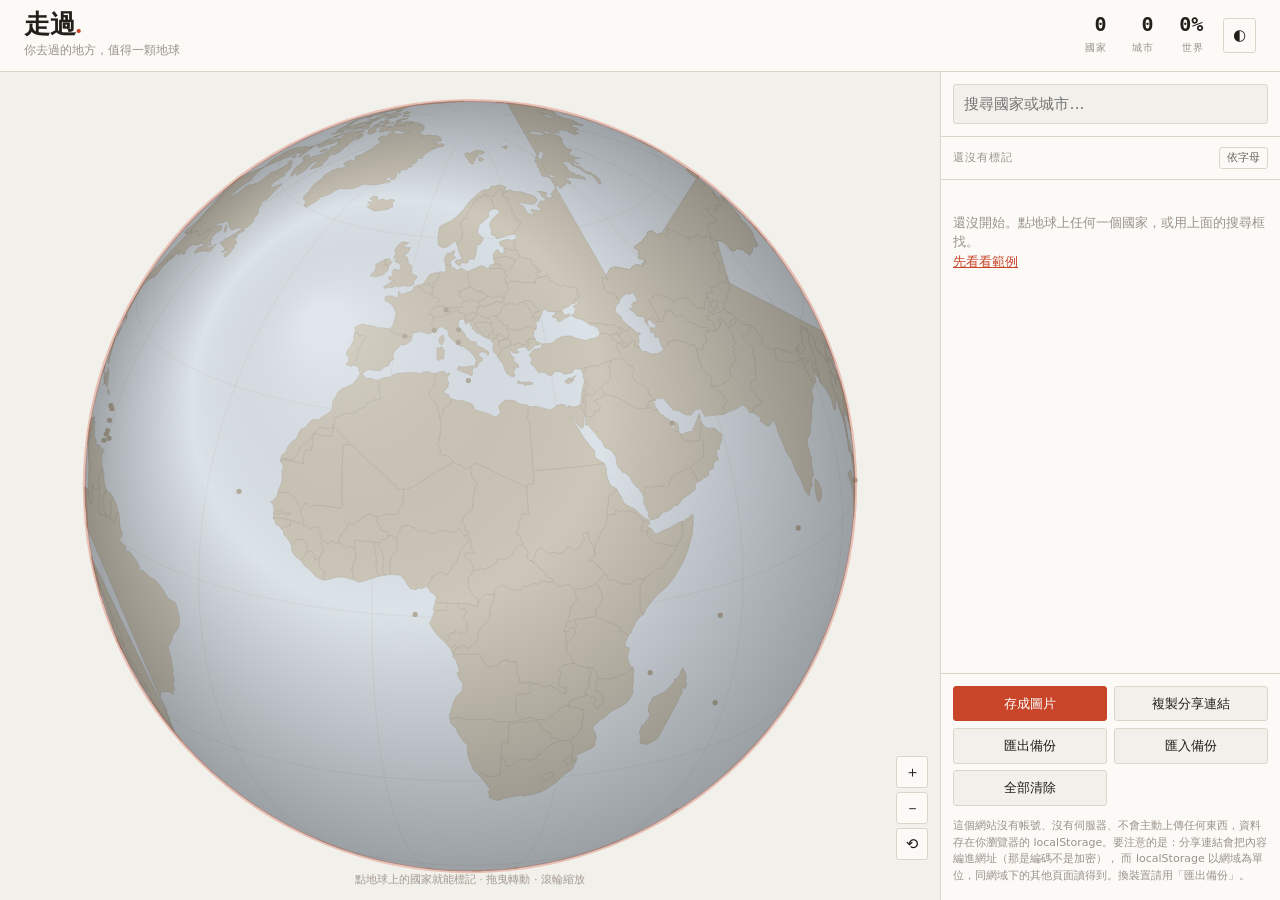
==== docs/index.html @ b1c7f02e "web/ 改名成 docs/：GitHub Pages 只接受根目錄或 /docs" ====
<!doctype html>
<html lang="zh-Hant">
<head>
<meta charset="utf-8">
<meta name="viewport" content="width=device-width,initial-scale=1,viewport-fit=cover">
<title>走過 · 你的世界地圖</title>
<meta name="description" content="填一填去過哪裡，馬上變成一顆可以轉的地球。沒有帳號、不上傳。">
<meta name="theme-color" content="#C8452A">
<link rel="stylesheet" href="app.css">
<link rel="icon" href="data:image/svg+xml,<svg xmlns='http://www.w3.org/2000/svg' viewBox='0 0 100 100'><text y='.9em' font-size='90'>🌏</text></svg>">
</head>
<body>

<header class="top">
  <div class="brand">
    <h1>走過<span class="dot">.</span></h1>
    <p class="tag">你去過的地方，值得一顆地球</p>
  </div>
  <div class="counts">
    <div class="ct"><b id="c-country">0</b><span>國家</span></div>
    <div class="ct"><b id="c-city">0</b><span>城市</span></div>
    <div class="ct"><b id="c-pct">0%</b><span>世界</span></div>
  </div>
  <div class="topbtns">
    <button id="btn-theme" class="ghost" aria-label="切換深淺色">◐</button>
    <button id="btn-menu" class="ghost only-narrow" aria-label="開關側欄">☰</button>
  </div>
</header>

<div id="previewbar" class="previewbar" hidden>
  <span>你正在看別人分享的地球，<b>你自己的紀錄沒有被動到</b>。</span>
  <span class="pv-btns">
    <button id="pv-keep">併進我的紀錄</button>
    <button id="pv-back">回到我的</button>
  </span>
</div>

<main>
  <section class="stage">
    <canvas id="globe" aria-label="地球，點國家就能標記去過"></canvas>
    <div id="tip" class="tip" role="status"></div>
    <div class="zoomer">
      <button id="z-in" aria-label="放大">＋</button>
      <button id="z-out" aria-label="縮小">－</button>
      <button id="z-rst" aria-label="回到原本大小">⟲</button>
    </div>
    <p class="hint" id="hint">點地球上的國家就能標記 · 拖曳轉動 · 滾輪縮放</p>
  </section>

  <aside class="side" id="side">
    <div class="search">
      <input id="q" type="search" placeholder="搜尋國家或城市…" autocomplete="off"
             aria-label="搜尋國家或城市">
      <div id="results" class="results" hidden></div>
    </div>

    <div class="timeline" id="timeline" hidden>
      <div class="tl-head">
        <span>時間軸</span>
        <button id="tl-all" class="mini" aria-pressed="true">全部</button>
      </div>
      <div class="tl-years" id="tl-years"></div>
    </div>

    <div class="listwrap">
      <div class="list-head">
        <span id="list-title">還沒有標記</span>
        <button id="sort" class="mini">依字母</button>
      </div>
      <div id="list" class="list"></div>
      <p id="empty" class="empty">
        還沒開始。點地球上任何一個國家，或用上面的搜尋框找。<br>
        <button id="demo" class="linky">先看看範例</button>
      </p>
    </div>

    <div class="tools">
      <button id="btn-png" class="primary">存成圖片</button>
      <button id="btn-share">複製分享連結</button>
      <button id="btn-export">匯出備份</button>
      <label class="filebtn">匯入備份<input id="btn-import" type="file" accept="application/json" hidden></label>
      <button id="btn-reset" class="danger">全部清除</button>
    </div>

    <p class="privacy">
      這個網站沒有帳號、沒有伺服器、不會主動上傳任何東西，資料存在你瀏覽器的
      localStorage。要注意的是：分享連結會把內容編進網址（那是編碼不是加密），
      而 localStorage 以網域為單位，同網域下的其他頁面讀得到。換裝置請用「匯出備份」。
    </p>
  </aside>
</main>

<div id="editor" class="editor" hidden role="dialog" aria-modal="true" aria-labelledby="ed-name">
  <div class="ed-card">
    <button id="ed-close" class="ed-x" aria-label="關閉">✕</button>
    <h2 id="ed-name">—</h2>
    <p class="ed-sub" id="ed-sub"></p>

    <div class="ed-row">
      <label>去過的年份</label>
      <div id="ed-years" class="chips"></div>
      <div class="yearadd">
        <input id="ed-year-input" type="number" inputmode="numeric" placeholder="2019"
               min="1900" max="2100" aria-label="加入年份">
        <button id="ed-year-add">加入</button>
      </div>
    </div>

    <div class="ed-row">
      <label>去過的城市</label>
      <div id="ed-cities" class="chips"></div>
      <div class="cityadd">
        <input id="ed-city-input" type="search" placeholder="搜尋這個國家的城市…" autocomplete="off"
               aria-label="加入城市">
        <div id="ed-city-results" class="results inline" hidden></div>
      </div>
    </div>

    <div class="ed-foot">
      <button id="ed-remove" class="danger">從清單移除</button>
      <button id="ed-done" class="primary">完成</button>
    </div>
  </div>
</div>

<div id="toast" class="toast" role="status" aria-live="polite"></div>

<script type="module" src="app.js"></script>
</body>
</html>
---- docs/app.css ----
/* 走過 · 樣式
   淺色＝紙質地球儀，深色＝夜晚地球。兩套都用 token 定義，避免只在 media query 裡定色。 */
:root {
  --bg:       #F2F0EA;
  --panel:    #FBFAF7;
  --line:     #DCD6C9;
  --ink:      #221E1A;
  --ink-2:    #6A625A;
  --ink-3:    #9B9289;
  --accent:   #C8452A;
  --accent-2: #A8371F;
  --ok:       #3D7A5A;

  --ocean:    #DBE2E8;
  --g-land:   #CDC7B9;
  --g-edge:   #B4AD9D;
  --g-on:     #C8452A;
  --g-hot:    #E0603F;
  --g-glow:   rgba(200,69,42,.28);

  --f-title: 'Iowan Old Style', 'Palatino Linotype', Palatino, Georgia, 'Songti TC', serif;
  --f-ui:    'Avenir Next', 'PingFang TC', 'Helvetica Neue', system-ui, sans-serif;
  --f-mono:  ui-monospace, 'SF Mono', Menlo, Consolas, monospace;

  --r: 3px;
  --sh: 0 6px 24px rgba(34,30,26,.12);
}
@media (prefers-color-scheme: dark) {
  :root:not([data-theme="light"]) {
    --bg: #0B0F13; --panel: #141A20; --line: #262F37;
    --ink: #E6E2DA; --ink-2: #9AA2A9; --ink-3: #6B747C;
    --accent: #E8664A; --accent-2: #F0805F; --ok: #5BA57E;
    --ocean: #0A1015; --g-land: #2A343D; --g-edge: #3D4952;
    --g-on: #E8664A; --g-hot: #FF8163; --g-glow: rgba(232,102,74,.32);
    --sh: 0 6px 24px rgba(0,0,0,.5);
  }
}
:root[data-theme="dark"] {
  --bg: #0B0F13; --panel: #141A20; --line: #262F37;
  --ink: #E6E2DA; --ink-2: #9AA2A9; --ink-3: #6B747C;
  --accent: #E8664A; --accent-2: #F0805F; --ok: #5BA57E;
  --ocean: #0A1015; --g-land: #2A343D; --g-edge: #3D4952;
  --g-on: #E8664A; --g-hot: #FF8163; --g-glow: rgba(232,102,74,.32);
  --sh: 0 6px 24px rgba(0,0,0,.5);
}

* { box-sizing: border-box; }
html, body { height: 100%; }
body {
  margin: 0; background: var(--bg); color: var(--ink);
  font-family: var(--f-ui); font-size: 15px; line-height: 1.5;
  -webkit-font-smoothing: antialiased;
  display: flex; flex-direction: column;
}

/* ---------- header ---------- */
.top {
  display: flex; align-items: center; gap: 1.25rem;
  padding: .75rem clamp(.875rem, 2vw, 1.5rem);
  border-bottom: 1px solid var(--line); background: var(--panel);
  flex-wrap: wrap;
}
.brand h1 {
  font-family: var(--f-title); font-size: 1.6rem; font-weight: 600;
  margin: 0; letter-spacing: -.01em; line-height: 1;
}
.brand .dot { color: var(--accent); }
.tag { margin: .2rem 0 0; font-size: .75rem; color: var(--ink-3); }
.counts { display: flex; gap: clamp(.875rem, 2vw, 1.75rem); margin-left: auto; }
.ct { text-align: right; }
.ct b {
  display: block; font-family: var(--f-mono); font-size: 1.25rem;
  font-variant-numeric: tabular-nums; line-height: 1.1;
}
.ct span { font-size: .625rem; letter-spacing: .08em; color: var(--ink-3); text-transform: uppercase; }
.topbtns { display: flex; gap: .375rem; }

button { font: inherit; cursor: pointer; }
.ghost {
  background: none; border: 1px solid var(--line); color: var(--ink);
  border-radius: var(--r); padding: .35rem .55rem;
}
.ghost:hover { border-color: var(--accent); color: var(--accent); }
.only-narrow { display: none; }

/* ---------- 預覽別人的地球 ---------- */
.previewbar {
  display: flex; align-items: center; justify-content: space-between; gap: .75rem;
  flex-wrap: wrap; padding: .5rem .9rem; font-size: .8125rem;
  background: color-mix(in srgb, var(--accent) 14%, var(--panel));
  border-bottom: 1px solid var(--accent);
}
.previewbar[hidden] { display: none !important; }
.previewbar b { font-weight: 600; }
.pv-btns { display: flex; gap: .4rem; }
.pv-btns button {
  border: 1px solid var(--accent); background: var(--panel); color: var(--accent);
  border-radius: var(--r); padding: .25rem .6rem; font-size: .78rem;
}
.pv-btns button:hover { background: var(--accent); color: #fff; }

/* ---------- layout ---------- */
main { flex: 1; display: grid; grid-template-columns: 1fr 340px; min-height: 0; }
.stage { position: relative; min-height: 0; display: flex; }
#globe { width: 100%; height: 100%; display: block; cursor: grab; touch-action: none; }
#globe:active { cursor: grabbing; }
.hint {
  position: absolute; left: 50%; bottom: .75rem; transform: translateX(-50%);
  margin: 0; font-size: .6875rem; color: var(--ink-3); white-space: nowrap;
  pointer-events: none; opacity: .9;
}
.zoomer { position: absolute; right: .75rem; bottom: 2.5rem; display: flex; flex-direction: column; gap: 4px; }
.zoomer button {
  width: 32px; height: 32px; padding: 0; border-radius: var(--r);
  border: 1px solid var(--line); background: var(--panel); color: var(--ink);
}
.zoomer button:hover { border-color: var(--accent); color: var(--accent); }
.tip {
  position: absolute; pointer-events: none; z-index: 4; opacity: 0;
  background: var(--panel); border: 1px solid var(--line); border-radius: var(--r);
  padding: .35rem .55rem; box-shadow: var(--sh); font-size: .8125rem;
  white-space: nowrap; transition: opacity .12s;
}
.tip.on { opacity: 1; }
.tip .m { display: block; font-family: var(--f-mono); font-size: .625rem; color: var(--ink-2); }

/* ---------- side ---------- */
.side {
  border-left: 1px solid var(--line); background: var(--panel);
  display: flex; flex-direction: column; min-height: 0; overflow-y: auto;
}
.search { padding: .75rem; border-bottom: 1px solid var(--line); position: relative; }
#q, .cityadd input, .yearadd input {
  width: 100%; padding: .5rem .65rem; border-radius: var(--r);
  border: 1px solid var(--line); background: var(--bg); color: var(--ink);
  font: inherit;
}
#q:focus, .cityadd input:focus, .yearadd input:focus {
  outline: 2px solid var(--accent); outline-offset: 1px; border-color: transparent;
}
.results {
  position: absolute; left: .75rem; right: .75rem; top: calc(100% - .25rem);
  background: var(--panel); border: 1px solid var(--line); border-radius: var(--r);
  box-shadow: var(--sh); max-height: 46vh; overflow-y: auto; z-index: 6;
}
.results.inline { position: static; box-shadow: none; max-height: 30vh; margin-top: .35rem; }
.res {
  display: flex; align-items: baseline; gap: .5rem; width: 100%;
  padding: .45rem .65rem; background: none; border: 0; text-align: left;
  color: var(--ink); border-bottom: 1px solid var(--line);
}
.res:last-child { border-bottom: 0; }
.res:hover, .res:focus-visible { background: var(--bg); }
.res .nm { flex: 1; }
.res .sub { font-size: .6875rem; color: var(--ink-3); font-family: var(--f-mono); }
.res .got { color: var(--accent); font-size: .6875rem; }

/* ---------- timeline ---------- */
.timeline { padding: .75rem; border-bottom: 1px solid var(--line); }
.tl-head {
  display: flex; justify-content: space-between; align-items: center;
  font-size: .6875rem; letter-spacing: .08em; text-transform: uppercase;
  color: var(--ink-3); margin-bottom: .5rem;
}
.mini {
  background: none; border: 1px solid var(--line); color: var(--ink-2);
  border-radius: var(--r); padding: .12rem .45rem; font-size: .6875rem;
}
.mini[aria-pressed="true"] { background: var(--ink); color: var(--panel); border-color: var(--ink); }
.tl-years { display: flex; flex-wrap: wrap; gap: 4px; }
.yr {
  font-family: var(--f-mono); font-size: .75rem; padding: .15rem .45rem;
  border: 1px solid var(--line); border-radius: var(--r);
  background: none; color: var(--ink-2);
}
.yr[aria-pressed="true"] { background: var(--accent); border-color: var(--accent); color: #fff; }

/* ---------- list ---------- */
.listwrap { flex: 1; min-height: 0; display: flex; flex-direction: column; }
.list-head {
  display: flex; justify-content: space-between; align-items: center;
  padding: .6rem .75rem; font-size: .6875rem; letter-spacing: .08em;
  text-transform: uppercase; color: var(--ink-3); border-bottom: 1px solid var(--line);
}
.list { overflow-y: auto; }
.row {
  display: flex; align-items: center; gap: .5rem; width: 100%;
  padding: .5rem .75rem; background: none; border: 0; border-bottom: 1px solid var(--line);
  color: var(--ink); text-align: left;
}
.row:hover { background: var(--bg); }
.row .nm { flex: 1; }
.row .meta { font-family: var(--f-mono); font-size: .6875rem; color: var(--ink-3); }
.empty { padding: 1.25rem .75rem; color: var(--ink-3); font-size: .8125rem; }
.linky { background: none; border: 0; color: var(--accent); text-decoration: underline; padding: 0; }

/* ---------- tools ---------- */
.tools {
  display: grid; grid-template-columns: 1fr 1fr; gap: .4rem;
  padding: .75rem; border-top: 1px solid var(--line);
}
.tools button, .filebtn {
  padding: .45rem .5rem; border-radius: var(--r); font-size: .8125rem;
  border: 1px solid var(--line); background: var(--bg); color: var(--ink);
  text-align: center;
}
.tools button:hover, .filebtn:hover { border-color: var(--accent); color: var(--accent); }
.primary { background: var(--accent) !important; border-color: var(--accent) !important; color: #fff !important; }
.primary:hover { background: var(--accent-2) !important; }
.danger:hover { border-color: #b3382a !important; color: #b3382a !important; }
.filebtn { cursor: pointer; display: block; }
.privacy { padding: 0 .75rem 1rem; margin: 0; font-size: .6875rem; color: var(--ink-3); }

/* ---------- editor ---------- */
.editor[hidden], .results[hidden], .timeline[hidden] { display: none !important; }
.editor {
  position: fixed; inset: 0; z-index: 20; display: grid; place-items: center;
  background: rgba(20,16,12,.45); padding: 1rem;
}
.ed-card {
  position: relative; width: min(480px, 100%); max-height: 86vh; overflow-y: auto;
  background: var(--panel); border: 1px solid var(--line); border-radius: 6px;
  box-shadow: var(--sh); padding: 1.25rem;
}
.ed-x { position: absolute; right: .6rem; top: .6rem; background: none; border: 0; color: var(--ink-3); font-size: 1rem; }
.ed-card h2 { font-family: var(--f-title); font-size: 1.5rem; margin: 0; }
.ed-sub { margin: .2rem 0 1rem; font-size: .75rem; color: var(--ink-3); font-family: var(--f-mono); }
.ed-row { margin-bottom: 1.1rem; }
.ed-row > label {
  display: block; font-size: .6875rem; letter-spacing: .08em;
  text-transform: uppercase; color: var(--ink-3); margin-bottom: .4rem;
}
.chips { display: flex; flex-wrap: wrap; gap: .35rem; margin-bottom: .5rem; }
.chip {
  display: inline-flex; align-items: center; gap: .35rem;
  border: 1px solid var(--line); border-radius: 999px; padding: .18rem .5rem;
  font-size: .8125rem; background: var(--bg); color: var(--ink);
}
.chip button { background: none; border: 0; color: var(--ink-3); padding: 0; line-height: 1; }
.chip button:hover { color: var(--accent); }
.yearadd, .cityadd { display: flex; gap: .35rem; }
.yearadd input { width: 7rem; }
.yearadd button {
  border: 1px solid var(--line); background: var(--bg); color: var(--ink);
  border-radius: var(--r); padding: 0 .7rem;
}
.cityadd { flex-direction: column; }
.ed-foot { display: flex; justify-content: space-between; gap: .5rem; }
.ed-foot button { border: 1px solid var(--line); background: var(--bg); color: var(--ink); border-radius: var(--r); padding: .45rem .9rem; }

/* ---------- toast ---------- */
.toast {
  position: fixed; left: 50%; bottom: 1.25rem; transform: translate(-50%, 1rem);
  background: var(--ink); color: var(--bg); padding: .5rem .9rem; border-radius: var(--r);
  font-size: .8125rem; opacity: 0; pointer-events: none; transition: .18s; z-index: 30;
}
.toast.on { opacity: 1; transform: translate(-50%, 0); }

/* ---------- narrow ---------- */
@media (max-width: 820px) {
  main { grid-template-columns: 1fr; grid-template-rows: 46vh 1fr; }
  .side { border-left: 0; border-top: 1px solid var(--line); }
  .only-narrow { display: inline-block; }
  .side.hide { display: none; }
  main.full { grid-template-rows: 1fr; }

  /* 一行放不下就會擠掉第三個數字，改成三等分＋縮字 */
  .top { gap: .5rem .75rem; padding: .6rem .75rem; }
  .brand h1 { font-size: 1.35rem; }
  .tag { display: none; }
  .counts { order: 3; width: 100%; margin-left: 0; gap: 0; }
  .ct { flex: 1; text-align: center; }
  .ct b { font-size: 1.05rem; }
  .topbtns { margin-left: auto; }

  .tools { grid-template-columns: 1fr; }        /* 兩欄會把按鈕文字切掉 */
  .tools button, .filebtn { padding: .55rem; }
  .tl-years { max-height: 4.6rem; overflow-y: auto; }
  .hint { font-size: .625rem; bottom: .4rem; }
  .zoomer { bottom: 1.6rem; right: .5rem; }
}
@media (prefers-reduced-motion: reduce) { * { transition: none !important; } }
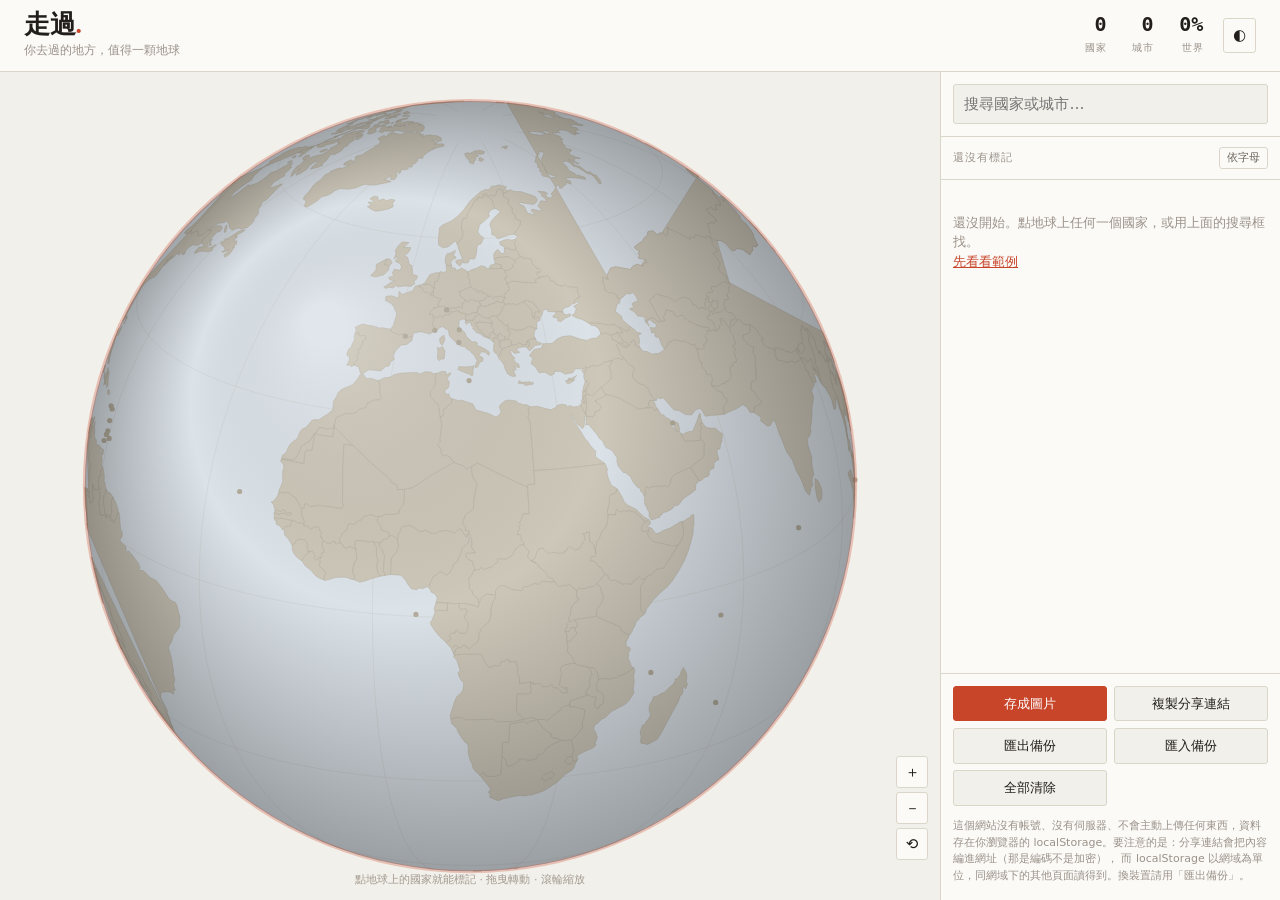
==== commit eccb2796: "加 PWA：iPhone 可以「加入主畫面」當 app 用，不必等 App Store" ====
--- a/docs/index.html
+++ b/docs/index.html
@@ -7,7 +7,15 @@
 <meta name="description" content="填一填去過哪裡，馬上變成一顆可以轉的地球。沒有帳號、不上傳。">
 <meta name="theme-color" content="#C8452A">
 <link rel="stylesheet" href="app.css">
-<link rel="icon" href="data:image/svg+xml,<svg xmlns='http://www.w3.org/2000/svg' viewBox='0 0 100 100'><text y='.9em' font-size='90'>🌏</text></svg>">
+<link rel="manifest" href="manifest.webmanifest">
+<link rel="apple-touch-icon" href="icon.svg">
+<meta name="apple-mobile-web-app-capable" content="yes">
+<meta name="apple-mobile-web-app-title" content="走過">
+<meta name="apple-mobile-web-app-status-bar-style" content="default">
+<meta property="og:title" content="走過 · 你的世界地圖">
+<meta property="og:description" content="填一填去過哪裡，馬上變成一顆可以轉的地球。">
+<meta property="og:type" content="website">
+<link rel="icon" href="icon.svg"><link rel="alternate icon" href="data:image/svg+xml,<svg xmlns='http://www.w3.org/2000/svg' viewBox='0 0 100 100'><text y='.9em' font-size='90'>🌏</text></svg>">
 </head>
 <body>
 
